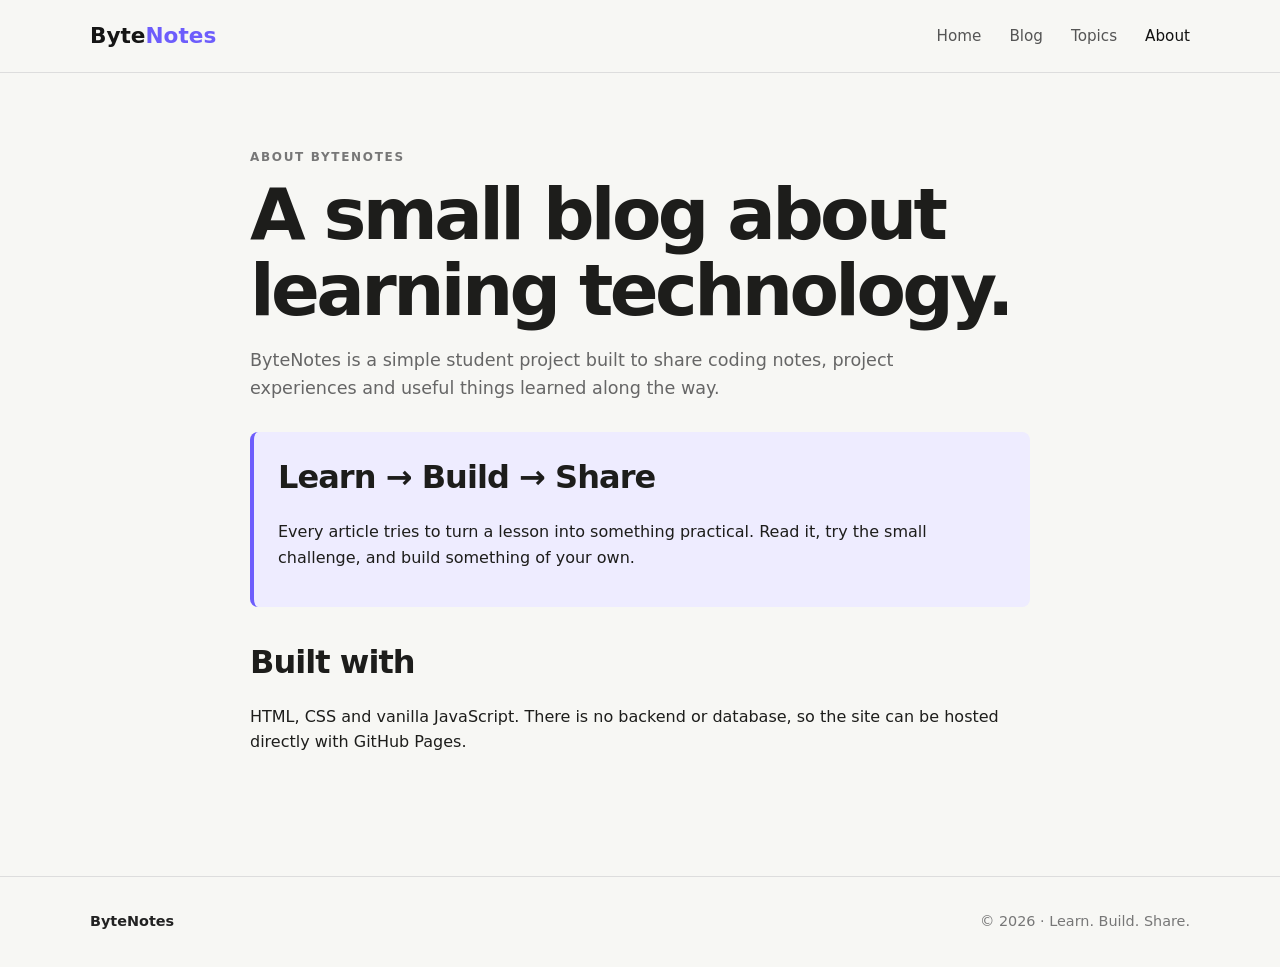
==== about.html @ 16f35acd "Move website files to root" ====
<!DOCTYPE html>
<html lang="en">
<head>
  <meta charset="UTF-8">
  <meta name="viewport" content="width=device-width, initial-scale=1.0">
  <title>About — ByteNotes</title>
  <link rel="stylesheet" href="css/style.css">
</head>
<body>
<header class="header"><div class="container nav">
  <a class="logo" href="index.html">Byte<span>Notes</span></a>
  <button class="menu-btn" aria-label="Toggle menu">☰</button>
  <nav><a href="index.html">Home</a><a href="blog.html">Blog</a><a href="index.html#topics">Topics</a><a class="active" href="about.html">About</a></nav>
</div></header>

<main class="container page narrow">
  <p class="eyebrow">ABOUT BYTENOTES</p>
  <h1>A small blog about learning technology.</h1>
  <p class="lead">ByteNotes is a simple student project built to share coding notes, project experiences and useful things learned along the way.</p>
  <div class="note-box">
    <h2>Learn → Build → Share</h2>
    <p>Every article tries to turn a lesson into something practical. Read it, try the small challenge, and build something of your own.</p>
  </div>
  <h2>Built with</h2>
  <p>HTML, CSS and vanilla JavaScript. There is no backend or database, so the site can be hosted directly with GitHub Pages.</p>
</main>

<footer><div class="container footer"><strong>ByteNotes</strong><span>© 2026 · Learn. Build. Share.</span></div></footer>
<script src="js/main.js"></script>
</body>
</html>
---- css/style.css ----
*{box-sizing:border-box}html{scroll-behavior:smooth}body{margin:0;background:#f7f7f4;color:#1d1d1b;font-family:Inter,system-ui,-apple-system,BlinkMacSystemFont,"Segoe UI",sans-serif;line-height:1.6}.container{width:min(1100px,92%);margin:auto}.header{position:sticky;top:0;z-index:10;background:rgba(247,247,244,.94);backdrop-filter:blur(10px);border-bottom:1px solid #ddd}.nav{min-height:72px;display:flex;align-items:center;justify-content:space-between}.logo{font-size:1.35rem;font-weight:800;color:#151515;text-decoration:none}.logo span,.hero h1 span{color:#6d5dfc}.nav nav{display:flex;gap:28px}.nav nav a{color:#555;text-decoration:none;font-size:.95rem}.nav nav a:hover,.nav nav a.active{color:#111}.menu-btn{display:none;background:none;border:0;font-size:1.5rem}.hero{text-align:center;padding:105px 0 90px}.eyebrow{font-size:.75rem;letter-spacing:.14em;font-weight:800;color:#777;margin:0 0 10px}.hero h1{font-size:clamp(2.8rem,7vw,5.5rem);line-height:1.02;letter-spacing:-.06em;margin:10px 0 20px}.hero-text{max-width:600px;margin:0 auto 30px;color:#666;font-size:1.1rem}.btn{display:inline-block;background:#171717;color:#fff;text-decoration:none;padding:12px 21px;border-radius:8px;font-weight:700}.section{padding:55px 0}.section-title{display:flex;justify-content:space-between;align-items:end;margin-bottom:22px}.section h2,.page h2{font-size:2rem;letter-spacing:-.03em;margin:0}.view-all,.read-link{color:#4f46c5;text-decoration:none;font-weight:700}.featured-card{display:grid;grid-template-columns:1.1fr 1fr;background:#fff;border:1px solid #ddd;border-radius:18px;overflow:hidden}.featured-image,.article-cover{display:flex;align-items:center;justify-content:center;min-height:310px;background:#e9e7ff;font-size:4rem;font-weight:900;color:#5146d8}.featured-content{padding:42px}.featured-content h3{font-size:2rem;line-height:1.15;margin:14px 0}.featured-content p{color:#666}.tag{display:inline-block;background:#eeeaff;color:#5146d8;border-radius:100px;padding:4px 10px;font-size:.75rem;font-weight:800}.meta{font-size:.82rem;color:#888;margin:16px 0}.post-grid{display:grid;grid-template-columns:repeat(3,1fr);gap:22px}.post-card{background:#fff;border:1px solid #ddd;border-radius:15px;overflow:hidden;transition:transform .2s,box-shadow .2s}.post-card:hover{transform:translateY(-4px);box-shadow:0 12px 30px #0000000d}.post-image{height:170px;background:#e9e7ff;display:flex;align-items:center;justify-content:center;font-size:2rem;font-weight:900;color:#5146d8}.post-body{padding:22px}.post-body h3{font-size:1.3rem;line-height:1.25;margin:12px 0}.post-body p{color:#666;font-size:.92rem}.topics{display:flex;flex-wrap:wrap;gap:12px;margin-top:22px}.topics a{background:#fff;border:1px solid #ddd;border-radius:9px;padding:12px 18px;text-decoration:none;color:#333}.topics a:hover{border-color:#6d5dfc;color:#5146d8}.page{padding:75px 0;min-height:70vh}.page h1{font-size:clamp(2.5rem,6vw,4.5rem);letter-spacing:-.05em;line-height:1.05;margin:5px 0 15px}.lead{color:#666;max-width:650px;font-size:1.1rem}.blog-tools{display:flex;gap:15px;align-items:center;margin:38px 0 25px;flex-wrap:wrap}.blog-tools input{flex:1;min-width:220px;padding:13px 15px;border:1px solid #ccc;border-radius:8px;background:#fff;font:inherit}.filters{display:flex;gap:7px;flex-wrap:wrap}.filter{border:1px solid #ccc;background:#fff;padding:9px 13px;border-radius:8px;cursor:pointer}.filter.selected{background:#171717;color:#fff;border-color:#171717}.narrow{max-width:780px}.note-box{background:#eeecff;border-left:4px solid #6d5dfc;padding:20px 24px;border-radius:8px;margin:30px 0}.article{max-width:800px;padding:65px 0}.back{display:inline-block;color:#666;text-decoration:none;margin-bottom:28px}.article h1{font-size:clamp(2.5rem,6vw,4.2rem);line-height:1.05;letter-spacing:-.05em;margin:15px 0}.article-cover{margin:35px 0;height:330px;border-radius:15px}.article h2{margin-top:38px}.article p{color:#555;font-size:1.05rem}.article pre{background:#171717;color:#eee;padding:22px;border-radius:10px;overflow:auto}.article code{font-family:"Courier New",monospace}.empty{color:#777;padding:30px 0}footer{border-top:1px solid #ddd;margin-top:30px}.footer{min-height:90px;display:flex;justify-content:space-between;align-items:center;color:#777;font-size:.9rem}.footer strong{color:#222}@media(max-width:750px){.nav nav{display:none;position:absolute;left:0;right:0;top:72px;background:#f7f7f4;border-bottom:1px solid #ddd;padding:20px;flex-direction:column;gap:15px}.nav nav.show{display:flex}.menu-btn{display:block}.hero{padding:75px 0}.featured-card{grid-template-columns:1fr}.featured-image{min-height:220px}.post-grid{grid-template-columns:1fr}.section{padding:35px 0}.featured-content{padding:28px}.footer{flex-direction:column;justify-content:center;gap:5px}.article-cover{height:220px;min-height:220px}.blog-tools{align-items:stretch;flex-direction:column}}
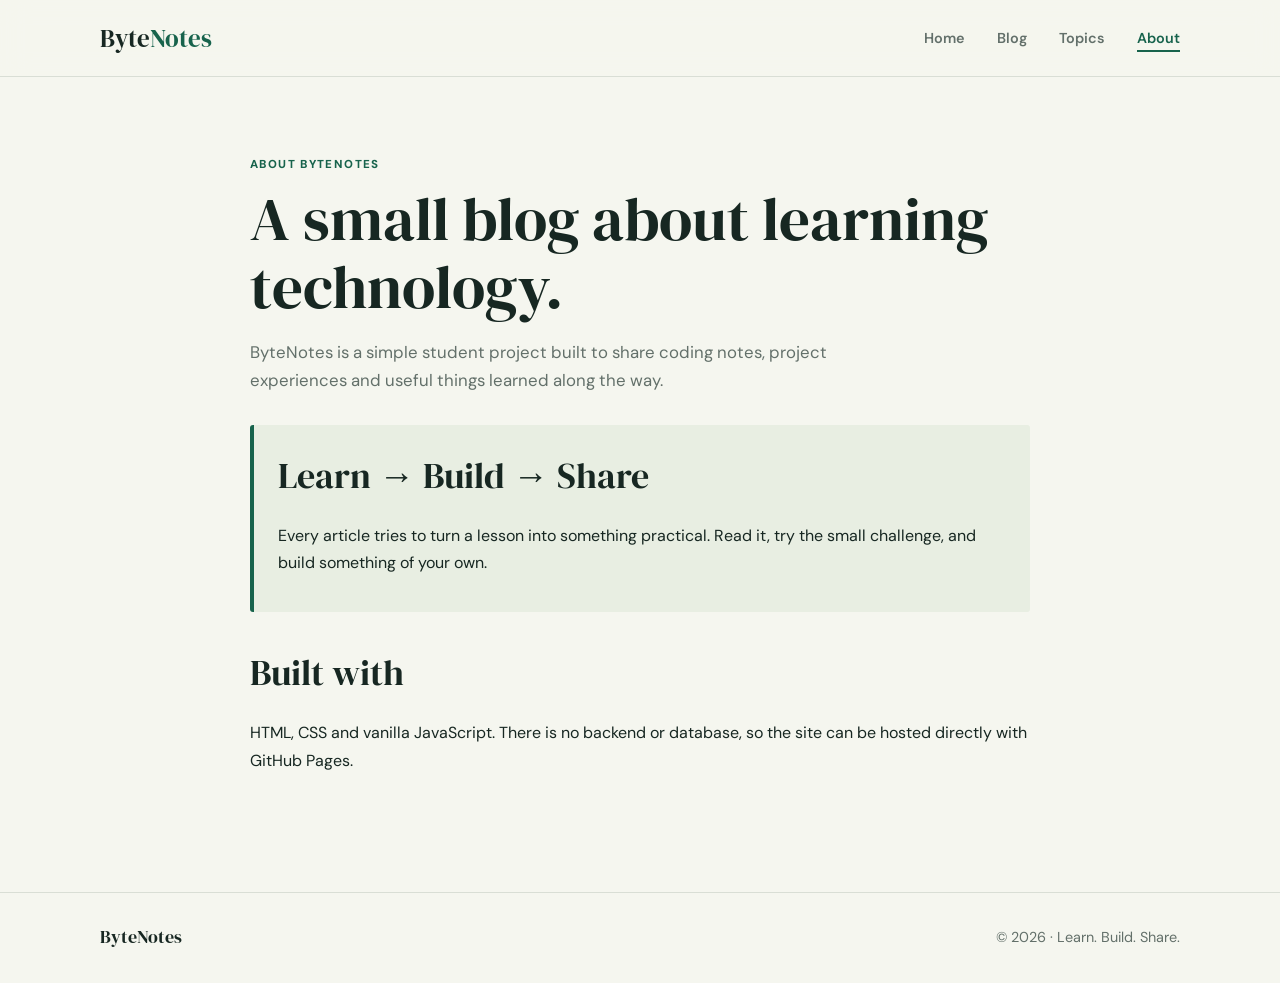
==== commit 17fe157a: "Polish ByteNotes site design" ====
--- a/about.html
+++ b/about.html
@@ -4,13 +4,18 @@
   <meta charset="UTF-8">
   <meta name="viewport" content="width=device-width, initial-scale=1.0">
   <title>About — ByteNotes</title>
+  <meta name="description" content="Learn about ByteNotes, a student-built blog for sharing practical technology lessons.">
+  <link rel="preconnect" href="https://fonts.googleapis.com">
+  <link rel="preconnect" href="https://fonts.gstatic.com" crossorigin>
+  <link href="https://fonts.googleapis.com/css2?family=DM+Sans:wght@400;500;600;700&family=DM+Serif+Display&display=swap" rel="stylesheet">
   <link rel="stylesheet" href="css/style.css">
+  <link rel="stylesheet" href="css/polish.css">
 </head>
 <body>
 <header class="header"><div class="container nav">
   <a class="logo" href="index.html">Byte<span>Notes</span></a>
-  <button class="menu-btn" aria-label="Toggle menu">☰</button>
-  <nav><a href="index.html">Home</a><a href="blog.html">Blog</a><a href="index.html#topics">Topics</a><a class="active" href="about.html">About</a></nav>
+  <button class="menu-btn" aria-label="Open navigation" aria-expanded="false" aria-controls="site-navigation">☰</button>
+  <nav id="site-navigation"><a href="index.html">Home</a><a href="blog.html">Blog</a><a href="index.html#topics">Topics</a><a class="active" href="about.html">About</a></nav>
 </div></header>
 
 <main class="container page narrow">
--- a/css/polish.css
+++ b/css/polish.css
@@ -0,0 +1,198 @@
+:root {
+  color-scheme: light;
+  --paper: #f5f6ef;
+  --surface: #fffefa;
+  --ink: #172722;
+  --muted: #63706a;
+  --line: #d9ded5;
+  --green: #17634c;
+  --green-dark: #104a38;
+  --lime: #d5e88d;
+  --coral: #c35a40;
+  --serif: "DM Serif Display", Georgia, serif;
+  --sans: "DM Sans", "Segoe UI", sans-serif;
+}
+
+* { box-sizing: border-box; }
+
+html { scroll-behavior: smooth; }
+
+body {
+  background-color: var(--paper);
+  background-image: radial-gradient(#dce2d8 0.7px, transparent 0.7px);
+  background-size: 18px 18px;
+  color: var(--ink);
+  font-family: var(--sans);
+  line-height: 1.7;
+}
+
+a { text-underline-offset: 0.2em; }
+a:focus-visible, button:focus-visible, input:focus-visible {
+  outline: 3px solid var(--coral);
+  outline-offset: 4px;
+}
+
+.container { width: min(1080px, calc(100% - 48px)); }
+
+.header {
+  background: rgb(245 246 239 / 94%);
+  border-bottom-color: var(--line);
+  backdrop-filter: blur(14px);
+}
+
+.nav { min-height: 76px; }
+.logo { color: var(--ink); font-family: var(--serif); font-size: 1.55rem; font-weight: 400; }
+.logo span, .hero h1 span { color: var(--green); }
+.nav nav { gap: 32px; }
+.nav nav a { color: var(--muted); font-size: 0.9rem; font-weight: 600; }
+.nav nav a:hover, .nav nav a.active { color: var(--green); }
+.nav nav a.active { text-decoration: underline; text-decoration-thickness: 2px; text-underline-offset: 7px; }
+
+.menu-btn {
+  width: 44px;
+  height: 44px;
+  border: 1px solid var(--line);
+  border-radius: 4px;
+  color: var(--ink);
+  cursor: pointer;
+}
+
+.hero {
+  padding: 108px 0 94px;
+  animation: arrive 650ms ease-out both;
+}
+
+.eyebrow { color: var(--green); font-size: 0.72rem; letter-spacing: 0.12em; }
+.hero h1, .page h1, .article h1 {
+  font-family: var(--serif);
+  font-size: 4.5rem;
+  font-weight: 400;
+  letter-spacing: 0;
+}
+
+.hero h1 { line-height: 1.08; margin: 12px 0 18px; }
+.hero-text, .lead { color: var(--muted); }
+.hero-text { max-width: 590px; font-size: 1.08rem; }
+
+.btn {
+  background: var(--green);
+  border-radius: 4px;
+  padding: 13px 21px;
+  transition: background-color 160ms ease, transform 160ms ease;
+}
+.btn:hover { background: var(--green-dark); transform: translateY(-2px); }
+
+.section { padding: 48px 0; }
+.section h2, .page h2 { font-family: var(--serif); font-size: 2.25rem; font-weight: 400; letter-spacing: 0; }
+.section-title { margin-bottom: 24px; }
+.view-all, .read-link { color: var(--green); }
+.view-all:hover, .read-link:hover { color: var(--coral); }
+
+.featured-card, .post-card {
+  background: var(--surface);
+  border: 1px solid var(--line);
+  border-radius: 5px;
+  box-shadow: 0 8px 28px rgb(23 39 34 / 4%);
+}
+
+.featured-card { grid-template-columns: 1.05fr 1fr; }
+.featured-image, .article-cover, .post-image {
+  background-color: #dcebdd;
+  background-image: linear-gradient(90deg, rgb(23 99 76 / 8%) 1px, transparent 1px), linear-gradient(rgb(23 99 76 / 8%) 1px, transparent 1px);
+  background-size: 28px 28px;
+  color: var(--green);
+  font-family: var(--serif);
+  font-weight: 400;
+}
+
+.featured-image { min-height: 330px; font-size: 5rem; }
+.featured-content { align-self: center; padding: 44px; }
+.featured-content h3 { font-family: var(--serif); font-size: 2.25rem; font-weight: 400; }
+.featured-content p, .post-body p { color: var(--muted); }
+
+.tag {
+  background: var(--lime);
+  border-radius: 3px;
+  color: var(--ink);
+  font-size: 0.7rem;
+  letter-spacing: 0.04em;
+  padding: 4px 9px;
+}
+
+.meta { color: var(--muted); }
+.post-grid { gap: 18px; }
+.post-card { transition: transform 180ms ease, box-shadow 180ms ease; }
+.post-card:hover { box-shadow: 0 14px 32px rgb(23 39 34 / 9%); transform: translateY(-3px); }
+.post-image { height: 175px; font-size: 2.4rem; }
+.post-body { padding: 23px; }
+.post-body h3 { font-family: var(--serif); font-size: 1.5rem; font-weight: 400; }
+
+.topics { gap: 10px; }
+.topics a {
+  background: var(--surface);
+  border: 1px solid var(--line);
+  border-radius: 3px;
+  color: var(--ink);
+  padding: 10px 15px;
+  transition: border-color 160ms ease, color 160ms ease;
+}
+.topics a:hover { border-color: var(--green); color: var(--green); }
+
+.page { padding: 78px 0; }
+.page h1, .article h1 { font-size: 3.8rem; line-height: 1.12; margin: 8px 0 14px; }
+.lead { font-size: 1.05rem; }
+.blog-tools { margin: 34px 0 25px; }
+.blog-tools input { background: var(--surface); border-color: var(--line); border-radius: 4px; }
+.filter { background: var(--surface); border-color: var(--line); border-radius: 3px; color: var(--ink); font: inherit; font-size: 0.88rem; }
+.filter:hover { border-color: var(--green); }
+.filter.selected { background: var(--green); border-color: var(--green); color: white; }
+
+.note-box { background: #e8eee2; border-left-color: var(--green); border-radius: 3px; }
+.article { padding: 65px 0; }
+.article-cover { border-radius: 4px; }
+.article h1 { margin-top: 12px; }
+.article h2 { font-family: var(--serif); font-size: 1.8rem; font-weight: 400; }
+.article p { color: #43514a; }
+.article pre { border-radius: 4px; }
+.back { color: var(--muted); }
+.back:hover { color: var(--green); }
+
+footer { border-top-color: var(--line); margin-top: 24px; }
+.footer { color: var(--muted); }
+.footer strong { color: var(--ink); font-family: var(--serif); font-size: 1.1rem; font-weight: 400; }
+
+@keyframes arrive {
+  from { opacity: 0; transform: translateY(12px); }
+  to { opacity: 1; transform: translateY(0); }
+}
+
+@media (max-width: 750px) {
+  .container { width: min(100% - 36px, 560px); }
+  .nav nav { top: 76px; background: var(--paper); border-bottom-color: var(--line); }
+  .hero { padding: 76px 0 62px; }
+  .hero h1 { font-size: 3.25rem; }
+  .page h1, .article h1 { font-size: 2.8rem; }
+  .featured-card { grid-template-columns: 1fr; }
+  .featured-image { min-height: 220px; }
+  .featured-content { padding: 28px; }
+  .featured-content h3 { font-size: 1.9rem; }
+  .post-grid { grid-template-columns: repeat(2, minmax(0, 1fr)); }
+  .post-body { padding: 18px; }
+  .section { padding: 34px 0; }
+  .blog-tools { align-items: stretch; flex-direction: column; }
+}
+
+@media (max-width: 520px) {
+  .container { width: calc(100% - 32px); }
+  .hero h1 { font-size: 2.75rem; }
+  .page h1, .article h1 { font-size: 2.45rem; }
+  .section h2, .page h2 { font-size: 1.9rem; }
+  .post-grid { grid-template-columns: 1fr; }
+  .section-title { align-items: center; }
+  .article-cover { min-height: 220px; height: 220px; }
+  .footer { align-items: flex-start; padding: 20px 0; }
+}
+
+@media (prefers-reduced-motion: reduce) {
+  *, *::before, *::after { animation-duration: 0.01ms !important; scroll-behavior: auto !important; transition-duration: 0.01ms !important; }
+}
